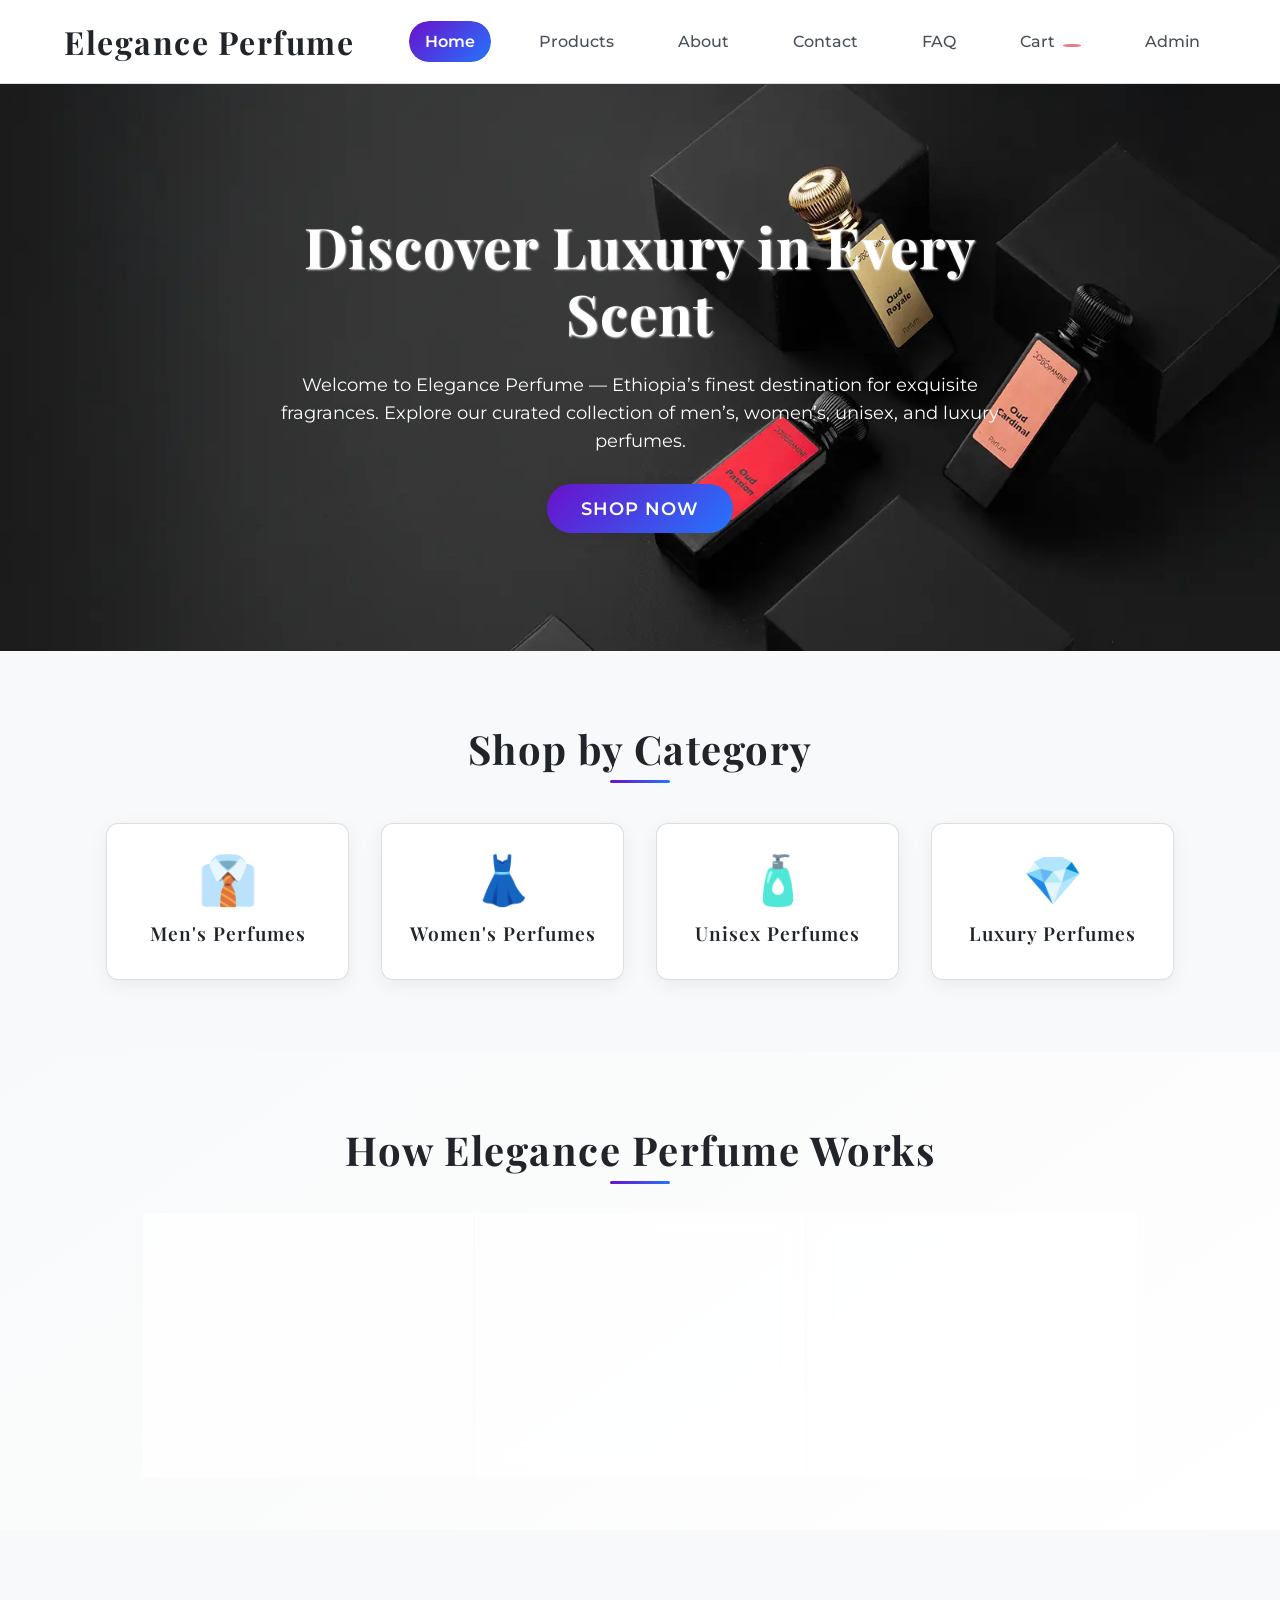
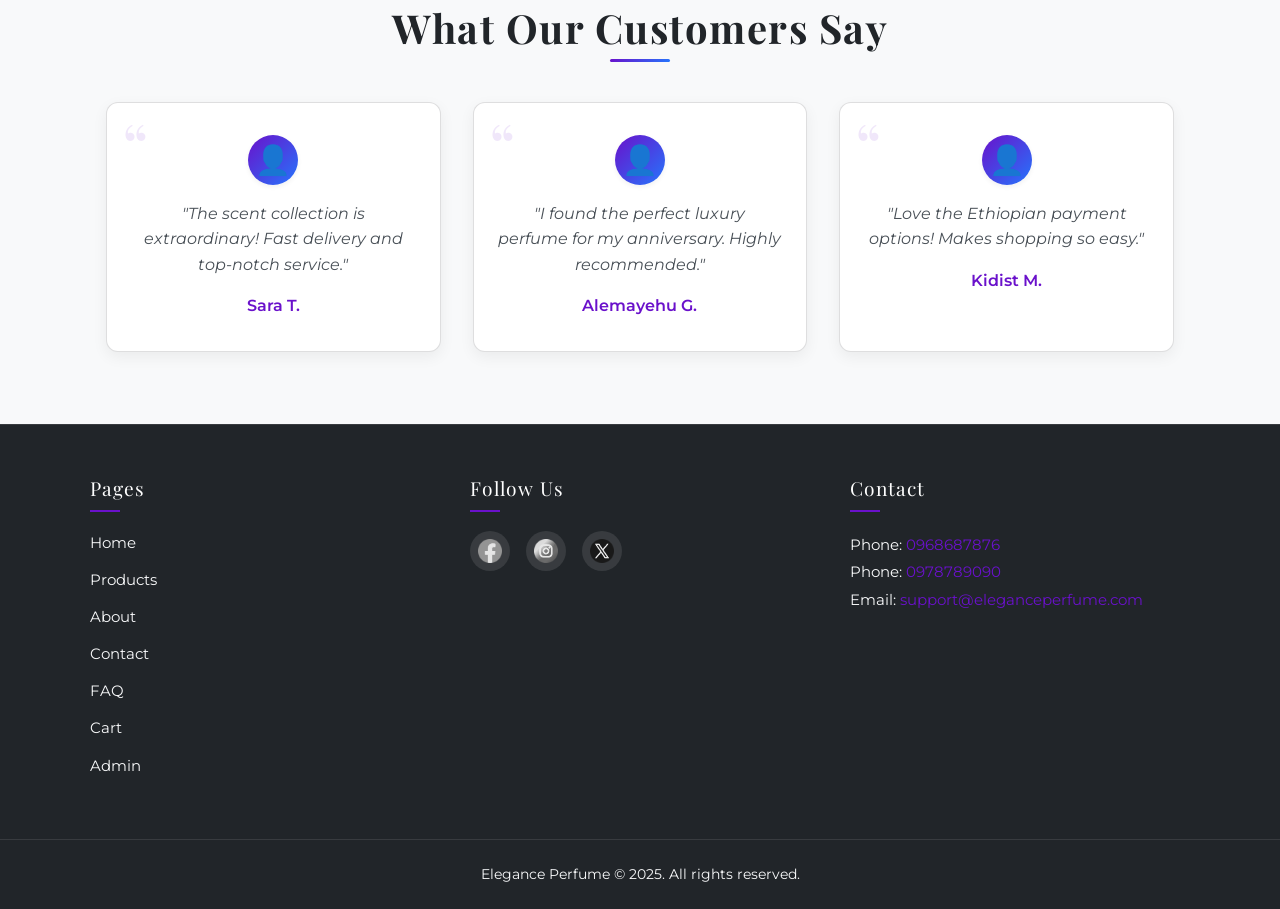
==== index.html @ 8239d66d "Add files via upload" ====
<!DOCTYPE html>
<html lang="en">
<head>
  <meta charset="UTF-8">
  <title>Elegance Perfume — Home</title>
  <meta name="viewport" content="width=device-width, initial-scale=1.0">
  <link rel="stylesheet" href="style.css">
</head>
<body>

<!-- Header/Navbar -->
<header>
  <nav class="navbar">
    <a href="index.html" class="logo">Elegance Perfume</a>
    <button class="menu-toggle" aria-label="Open menu" aria-expanded="false">
      <span class="menu-bar"></span>
      <span class="menu-bar"></span>
      <span class="menu-bar"></span>
    </button>
    <div class="nav-links">
      <a href="index.html" class="active">Home</a>
      <a href="products.html">Products</a>
      <a href="about.html">About</a>
      <a href="contact.html">Contact</a>
      <a href="faq.html">FAQ</a>
      <a href="cart.html">Cart <span class="cart-count"></span></a>
      <a href="admin.html">Admin</a> <!-- Added Admin Link -->
    </div>
  </nav>
</header>

<main>
  <!-- Hero Section -->
  <section class="hero" id="hero">
    <div class="hero-content">
      <h1>Discover Luxury in Every Scent</h1>
      <p>Welcome to Elegance Perfume — Ethiopia’s finest destination for exquisite fragrances. Explore our curated collection of men’s, women’s, unisex, and luxury perfumes.</p>
      <a href="products.html" class="hero-cta">Shop Now</a>
    </div>
  </section>

  <!-- Categories -->
  <section id="categories">
    <div class="container">
        <h2 class="section-title">Shop by Category</h2>
        <div class="categories">
          <div class="category-card">
            <a href="products.html#men-perfumes">
              <div class="category-icon">👔</div> <!-- Icon for Men's Perfumes -->
              <h3 class="category-title">Men's Perfumes</h3>
            </a>
          </div>
          <div class="category-card">
            <a href="products.html#women-perfumes">
              <div class="category-icon">👗</div> <!-- Icon for Women's Perfumes -->
              <h3 class="category-title">Women's Perfumes</h3>
            </a>
          </div>
          <div class="category-card">
            <a href="products.html#unisex-perfumes">
              <div class="category-icon">🧴</div> <!-- Icon for Unisex Perfumes -->
              <h3 class="category-title">Unisex Perfumes</h3>
            </a>
          </div>
          <div class="category-card">
            <a href="products.html#luxury-perfumes">
              <div class="category-icon">💎</div> <!-- Icon for Luxury Perfumes -->
              <h3 class="category-title">Luxury Perfumes</h3>
            </a>
          </div>
        </div>
    </div>
  </section>

  <!-- How it Works -->
  <section class="how-it-works" id="how">
    <div class="container">
        <h2 class="section-title">How Elegance Perfume Works</h2>
        <div class="how-steps">
          <div class="how-step">
            <div class="how-icon">🛒</div>
            <div class="how-title">Shop Online</div>
            <div class="how-desc">Browse our exclusive collections and order directly from our website.</div>
          </div>
          <div class="how-step">
            <div class="how-icon">🚚</div>
            <div class="how-title">Fast Delivery</div>
            <div class="how-desc">Enjoy quick and secure delivery to your doorstep across Ethiopia.</div>
          </div>
          <div class="how-step">
            <div class="how-icon">💳</div>
            <div class="how-title">Ethiopian Payments</div>
            <div class="how-desc">Pay easily using Telebirr, CBE Birr, or M-PESA Ethiopia.</div>
          </div>
        </div>
    </div>
  </section>

  <!-- Testimonials -->
  <section class="testimonials" id="testimonials">
    <div class="container">
        <h2 class="section-title">What Our Customers Say</h2>
        <div class="testimonial-list">
          <div class="testimonial-card">
            <div class="testimonial-icon"><span>👤</span></div>
            <div>"The scent collection is extraordinary! Fast delivery and top-notch service."</div>
            <div class="testimonial-name">Sara T.</div>
          </div>
          <div class="testimonial-card">
            <div class="testimonial-icon"><span>👤</span></div>
            <div>"I found the perfect luxury perfume for my anniversary. Highly recommended."</div>
            <div class="testimonial-name">Alemayehu G.</div>
          </div>
          <div class="testimonial-card">
            <div class="testimonial-icon"><span>👤</span></div>
            <div>"Love the Ethiopian payment options! Makes shopping so easy."</div>
            <div class="testimonial-name">Kidist M.</div>
          </div>
        </div>
    </div>
  </section>
</main>

<!-- Footer -->
<footer>
  <div class="footer-container">
    <div class="footer-section">
      <div class="footer-title">Pages</div>
      <div class="footer-links">
        <a href="index.html">Home</a>
        <a href="products.html">Products</a>
        <a href="about.html">About</a>
        <a href="contact.html">Contact</a>
        <a href="faq.html">FAQ</a>
        <a href="cart.html">Cart</a>
        <a href="admin.html">Admin</a>
      </div>
    </div>
    <div class="footer-section">
      <div class="footer-title">Follow Us</div>
      <div class="footer-socials">
        <a href="https://www.facebook.com/login" target="_blank" rel="noopener noreferrer" class="footer-social" title="Facebook">
          <img src="images/icons/facebook.png" alt="Facebook" class="social-icon">
        </a>
        <a href="https://www.instagram.com/accounts/login" target="_blank" rel="noopener noreferrer" class="footer-social" title="Instagram">
          <img src="images/icons/instagram.png" alt="Instagram" class="social-icon">
        </a>
        <a href="https://twitter.com/login" target="_blank" rel="noopener noreferrer" class="footer-social" title="Twitter">
          <img src="images/icons/twitter.png" alt="Twitter" class="social-icon">
        </a>
      </div>
    </div>
    <div class="footer-section">
      <div class="footer-title">Contact</div>
      <div class="footer-contact">
        Phone: <a href="tel:0968687876">0968687876</a><br>
        Phone: <a href="tel:0978789090">0978789090</a><br>
        Email: <a href="mailto:support@eleganceperfume.com">support@eleganceperfume.com</a>
        <!-- Corrected email -->
      </div>
    </div>
  </div>
  <div class="footer-bottom">
    Elegance Perfume © 2025. All rights reserved.
  </div>
</footer>

<script src="script.js"></script>
</body>
</html>
---- style.css ----
/* style.css — Elegance Perfume (Revamped Design - Bright Theme) */

/* FONT IMPORTS (Same as before) */
@import url('https://fonts.googleapis.com/css2?family=Playfair+Display:wght@600;700&family=Montserrat:wght@400;500;600&display=swap');

/* ROOT VARIABLES - New Bright Palette */
:root {
    --bg-light-primary: #FFFFFF;       /* White */
    --bg-light-secondary: #F8F9FA;   /* Very Light Gray/Off-white */
    --bg-accent-subtle: #F4F0FF;    /* Very Light Purple for subtle backgrounds */

    /* Accents - Keep vibrant but ensure contrast */
    --accent-primary: #6A11CB;       /* Rich Purple */
    --accent-secondary: #2575FC;     /* Bright Blue */
    --accent-highlight: #E87A90;     /* Warm Coral/Rose for prices/highlights */

    /* Text */
    --text-dark-primary: #212529;     /* Dark Gray for main text */
    --text-dark-secondary: #495057;   /* Medium-Dark Gray */
    --text-light-primary: #FFFFFF;    /* White text for on accent backgrounds */
    --text-accent: var(--accent-primary); /* Text in primary accent color */

    /* Borders & Shadows */
    --border-color: rgba(33, 37, 41, 0.15); /* Subtle dark border */
    --shadow-soft: rgba(0, 0, 0, 0.06);     /* Softer shadow for light theme */
    --shadow-medium: rgba(0, 0, 0, 0.1);    /* Slightly deeper shadow */

    /* Fonts & Transitions */
    --font-primary: 'Playfair Display', serif;
    --font-secondary: 'Montserrat', Arial, sans-serif;
    --transition-fast: all 0.2s ease-in-out;
    --transition-medium: all 0.3s ease-in-out;

    /* Gradients & Effects */
    --glossy-gradient-light: linear-gradient(145deg, var(--bg-light-secondary), var(--bg-light-primary)); /* Subtle light gradient */
    --accent-gradient: linear-gradient(135deg, var(--accent-primary), var(--accent-secondary)); /* Purple to Blue */
    --button-hover-glow: 0 0 12px rgba(106, 17, 203, 0.3); /* Purple glow */
}

/* RESET & BASE STYLES */
* {
    margin: 0;
    padding: 0;
    box-sizing: border-box;
}
html {
    scroll-behavior: smooth;
    font-size: 16px;
}
body {
    font-family: var(--font-secondary);
    background-color: var(--bg-light-primary); /* Light Background */
    color: var(--text-dark-primary);       /* Dark Text */
    font-size: 1rem;
    line-height: 1.6;
    min-height: 100vh;
    overflow-x: hidden;
    display: flex;
    flex-direction: column;
}
main {
    flex-grow: 1;
}
a {
    color: var(--accent-primary); /* Use primary accent for links */
    text-decoration: none;
    transition: var(--transition-fast);
}
a:hover {
    color: var(--accent-secondary); /* Use secondary accent for hover */
    text-decoration: underline;
}
ul {
    list-style: none;
}
img {
    max-width: 100%;
    height: auto;
    display: block;
    border-radius: 8px;
}
/* Focus styles */
a:focus-visible, button:focus-visible, input:focus-visible, select:focus-visible, textarea:focus-visible {
    outline: 2px solid var(--accent-secondary);
    outline-offset: 2px;
    box-shadow: 0 0 0 4px rgba(37, 117, 252, 0.2); /* Blue glow */
}

/* TYPOGRAPHY */
h1, h2, h3, .logo {
    font-family: var(--font-primary);
    font-weight: 700;
    letter-spacing: 1px;
    color: var(--text-dark-primary); /* Dark headings */
}
h1 { font-size: clamp(2.5rem, 6vw, 3.5rem); line-height: 1.2; }
h2 { font-size: clamp(1.8rem, 5vw, 2.5rem); line-height: 1.3; }
h3 { font-size: clamp(1.2rem, 4vw, 1.5rem); line-height: 1.4; }

.section-title {
    text-align: center;
    margin-bottom: 2.5rem;
    color: var(--text-dark-primary); /* Dark title */
    letter-spacing: 1.5px;
    position: relative;
    padding-bottom: 0.5rem;
}
.section-title::after { /* Underline uses accent gradient */
    content: '';
    position: absolute;
    bottom: 0;
    left: 50%;
    transform: translateX(-50%);
    width: 60px;
    height: 3px;
    background: var(--accent-gradient);
    border-radius: 2px;
}

/* CONTAINER */
.container {
    width: 90%;
    max-width: 1200px;
    margin: 0 auto;
    padding: 0 1rem;
}

/* HEADER & NAVIGATION */
header:not(.admin-header) {
    background-color: rgba(255, 255, 255, 0.9); /* Semi-transparent white */
    backdrop-filter: blur(10px);
    -webkit-backdrop-filter: blur(10px);
    border-bottom: 1px solid var(--border-color); /* Use light border */
    position: sticky;
    top: 0;
    z-index: 1000;
    transition: background-color 0.3s ease;
}

.navbar {
    display: flex;
    align-items: center;
    justify-content: space-between;
    padding: 1rem 0;
    position: relative;
    min-height: 70px;
    width: 90%;
    max-width: 1200px;
    margin: 0 auto;
}
.logo {
    color: var(--text-dark-primary); /* Dark logo */
    font-size: clamp(1.5rem, 4vw, 2rem);
    letter-spacing: 1.5px;
    font-weight: 700;
    text-shadow: none; /* Remove shadow */
}
.logo:hover {
    color: var(--accent-primary); /* Accent color on hover */
    text-decoration: none;
}
.nav-links {
    display: flex;
    gap: clamp(1rem, 3vw, 2rem);
    align-items: center;
}
.nav-links a {
    padding: 0.5rem 1rem;
    border-radius: 20px;
    transition: var(--transition-medium);
    font-weight: 500;
    color: var(--text-dark-secondary); /* Dark secondary text */
    position: relative;
    overflow: hidden;
    z-index: 1;
}
.nav-links a::before { /* Hover background effect uses accent */
    content: '';
    position: absolute;
    top: 0;
    left: 0;
    width: 100%;
    height: 100%;
    background: var(--accent-gradient);
    border-radius: 20px;
    transform: scaleX(0);
    transform-origin: left;
    transition: transform 0.3s ease;
    z-index: -1;
}
.nav-links a:hover::before,
.nav-links a.active::before {
    transform: scaleX(1);
}
.nav-links a:hover,
.nav-links a.active {
    color: var(--text-light-primary); /* Light text on accent background */
    text-decoration: none;
    font-weight: 600;
}
.nav-links .cart-count {
    background-color: var(--accent-highlight); /* Use highlight color */
    color: var(--text-light-primary); /* White text */
    border-radius: 50%;
    padding: 0.1em 0.4em;
    font-size: 0.8rem;
    margin-left: 4px;
    font-weight: 600;
    min-width: 18px;
    text-align: center;
    display: inline-block;
}
.nav-links .cart-count.has-items { animation: pulse 1s infinite alternate; }
@keyframes pulse {
    from { transform: scale(1); }
    to { transform: scale(1.1); }
}

/* MOBILE NAV */
.menu-toggle {
    display: none;
    flex-direction: column;
    gap: 5px;
    cursor: pointer;
    padding: 10px;
    z-index: 1002;
    background: none;
    border: none;
}
.menu-bar {
    width: 28px;
    height: 3px;
    background: var(--text-dark-primary); /* Dark bars */
    border-radius: 3px;
    transition: var(--transition-medium);
    transform-origin: center;
}
/* Animate hamburger to X */
.menu-toggle[aria-expanded="true"] .menu-bar:nth-child(1) { transform: translateY(8px) rotate(45deg); }
.menu-toggle[aria-expanded="true"] .menu-bar:nth-child(2) { opacity: 0; }
.menu-toggle[aria-expanded="true"] .menu-bar:nth-child(3) { transform: translateY(-8px) rotate(-45deg); }

/* HERO SECTION */
.hero {
    background: var(--glossy-gradient-light); /* Subtle light gradient */
    padding: clamp(4rem, 15vh, 8rem) 0;
    text-align: center;
    position: relative;
    overflow: hidden;
    min-height: 60vh;
    display: flex;
    align-items: center;
    justify-content: center;
}
.hero::before { /* Image with lighter opacity */
    content: '';
    position: absolute;
    top: 0; left: 0; right: 0; bottom: 0;
    background: url('images/home.jpg') no-repeat center center/cover;
    opacity: 1; /* Much lighter image */
    z-index: 1;
}
.hero::after { /* Optional subtle pattern overlay instead of dark gradient */
   /* content: ''; */
   /* position: absolute; top: 0; left: 0; right: 0; bottom: 0; */
   /* background: url('path/to/subtle-pattern.png') repeat; */
   /* opacity: 0.05; */
   /* z-index: 2; */
}
.hero-content {
    position: relative;
    z-index: 3;
    max-width: 750px;
    padding: 0 1rem;
    animation: fadeInHero 1s ease-out forwards;
}
@keyframes fadeInHero {
    from { opacity: 0; transform: translateY(20px); }
    to { opacity: 1; transform: translateY(0); }
}
.hero h1 {
    color: rgb(255, 255, 255); /* Dark heading */
    text-shadow: 1px 1px 2px rgb(245,245,245); /* Subtle shadow */
    margin-bottom: 1.5rem;
}
.hero p {
    margin-bottom: 2.5rem;
    color: rgb(255, 255, 255); /* Dark secondary text */
    font-size: 1.1rem;
    text-shadow: none;
}
.hero-cta { /* Button uses accent gradient */
    background: var(--accent-gradient);
    color: var(--text-light-primary); /* Light text on button */
    border: none;
    padding: 0.9rem 2.1rem;
    border-radius: 30px;
    font-size: 1.1rem;
    font-weight: 600;
    cursor: pointer;
    transition: var(--transition-medium);
    box-shadow: 0 4px 15px var(--shadow-soft); /* Softer shadow */
    text-transform: uppercase;
    letter-spacing: 1px;
}
.hero-cta:hover {
    transform: translateY(-3px) scale(1.05);
    box-shadow: var(--button-hover-glow);
}

/* GENERAL SECTION STYLING */
section {
    padding: clamp(3rem, 8vh, 5rem) 0;
}
section:nth-of-type(even):not(.products-section):not(.admin-section) {
     background-color: var(--bg-light-secondary); /* Use light secondary bg */
}

/* CATEGORIES */
.categories {
    display: grid;
    grid-template-columns: repeat(auto-fit, minmax(220px, 1fr));
    gap: 2rem;
    max-width: 1100px;
    margin: 0 auto;
    padding: 0 1rem;
}
.category-card {
    background: var(--bg-light-primary); /* White card */
    border-radius: 12px;
    box-shadow: 0 5px 20px var(--shadow-soft); /* Soft shadow */
    text-align: center;
    padding: 2rem 1rem;
    transition: var(--transition-medium);
    cursor: pointer;
    border: 1px solid var(--border-color); /* Light border */
    position: relative;
    overflow: hidden;
}
.category-card::before { /* Subtle glossy effect */
    content: '';
    position: absolute;
    top: -50%; left: -50%;
    width: 200%; height: 200%;
    background: radial-gradient(circle, rgba(106, 17, 203, 0.05) 0%, rgba(106, 17, 203, 0) 70%); /* Very subtle purple sheen */
    transform: rotate(30deg);
    opacity: 0;
    transition: opacity 0.4s ease;
}
.category-card:hover::before { opacity: 1; }
.category-card:hover {
    transform: translateY(-8px) scale(1.03);
    box-shadow: 0 8px 25px var(--shadow-medium); /* Slightly deeper shadow */
    border-color: var(--accent-primary); /* Accent border on hover */
}
.category-icon {
    font-size: 3rem;
    color: var(--accent-primary); /* Accent icon */
    margin-bottom: 1rem;
    line-height: 1;
}
.category-title {
    font-size: 1.2rem;
    font-weight: 600;
    margin-bottom: 0;
    color: var(--text-dark-primary); /* Dark title */
}
.category-card a:hover { text-decoration: none; }
.category-card a:focus-visible { outline-offset: 4px; }

/* HOW IT WORKS */
.how-it-works {
    background: var(--glossy-gradient-light); /* Use light gradient */
    color: var(--text-dark-primary); /* Dark text */
}
.how-steps {
    display: flex;
    gap: 2rem;
    justify-content: center;
    flex-wrap: wrap;
    margin-top: 2rem;
    max-width: 1000px;
    margin-left: auto; margin-right: auto;
    padding: 0 1rem;
}
.how-step {
    flex: 1;
    min-width: 240px;
    max-width: 300px;
    background: rgba(255, 255, 255, 0.7); /* Semi-transparent white */
    border: 1px solid var(--border-color);
    backdrop-filter: blur(5px);
    -webkit-backdrop-filter: blur(5px);
    border-radius: 12px;
    padding: 2rem 1.5rem;
    text-align: center;
    transition: var(--transition-medium);
    box-shadow: 0 4px 10px var(--shadow-soft);
}
.how-step:hover {
    background: rgba(255, 255, 255, 0.9);
    transform: translateY(-5px);
    box-shadow: 0 6px 20px var(--shadow-medium);
}
.how-icon {
    font-size: 2.5rem;
    color: var(--accent-secondary); /* Blue icon */
    margin-bottom: 1rem;
    line-height: 1;
}
.how-title {
    font-size: 1.2rem;
    font-weight: 600;
    margin-bottom: .5rem;
    color: var(--text-dark-primary); /* Dark title */
}
.how-desc {
    color: var(--text-dark-secondary); /* Dark secondary text */
    font-size: 0.95rem;
}

/* TESTIMONIALS */
.testimonials {
    background-color: var(--bg-light-secondary); /* Off-white background */
}
.testimonial-list {
    display: grid;
    grid-template-columns: repeat(auto-fit, minmax(280px, 1fr));
    gap: 2rem;
    max-width: 1100px;
    margin: 0 auto;
    padding: 0 1rem;
}
.testimonial-card {
    background: var(--bg-light-primary); /* White card */
    border-radius: 12px;
    box-shadow: 0 5px 15px var(--shadow-soft);
    padding: 2rem 1.5rem;
    text-align: center;
    border: 1px solid var(--border-color);
    position: relative;
}
.testimonial-card::before { /* Quote icon */
    content: '“';
    position: absolute;
    top: 10px; left: 15px;
    font-size: 4rem;
    color: rgba(106, 17, 203, 0.1); /* Subtle purple */
    font-family: var(--font-primary);
    line-height: 1;
}

.testimonial-icon span { /* Avatar placeholder */
    display: inline-flex;
    align-items: center;
    justify-content: center;
    width: 50px; height: 50px;
    background: var(--accent-gradient); /* Accent gradient bg */
    border-radius: 50%;
    font-size: 1.8rem;
    color: var(--text-light-primary); /* Light text */
    margin-bottom: 1rem;
    box-shadow: 0 2px 5px var(--shadow-soft);
}
.testimonial-card div:not(.testimonial-name):not(.testimonial-icon) { /* Quote text */
    color: var(--text-dark-secondary); /* Dark secondary text */
    font-style: italic;
    margin-bottom: 1rem;
}
.testimonial-name {
    margin-top: 1rem;
    font-weight: 600;
    color: var(--accent-primary); /* Accent name */
}

/* FOOTER */
/* Option 1: Keep Footer Dark (for contrast) */
footer:not(.admin-footer) {
     background: var(--text-dark-primary); /* Dark background */
     color: var(--bg-light-secondary); /* Light text */
     padding: 3rem 0 1.5rem 0;
     margin-top: auto;
     border-top: 1px solid rgba(255, 255, 255, 0.1); /* Light border on dark */
}
.footer-container {
    width: 90%; max-width: 1100px; margin: auto;
    display: grid;
    grid-template-columns: repeat(auto-fit, minmax(200px, 1fr));
    gap: 2.5rem;
    justify-content: space-between;
}
.footer-section { min-width: 180px; }
.footer-title {
    color: var(--text-light-primary); /* White title */
    font-family: var(--font-primary);
    font-size: 1.2rem;
    margin-bottom: 1.2rem;
    letter-spacing: 1px;
    position: relative;
    padding-bottom: 0.5rem;
}
.footer-title::after { /* Underline uses accent */
     content: ''; position: absolute; bottom: 0; left: 0;
     width: 30px; height: 2px; background: var(--accent-primary);
}
.footer-links a {
    color: var(--bg-light-secondary); /* Light links */
    display: block; margin-bottom: 0.8rem; font-size: 0.95rem;
    transition: var(--transition-fast);
}
.footer-links a:hover {
    color: var(--accent-highlight); /* Highlight color on hover */
    padding-left: 5px; text-decoration: none;
}
.footer-socials { display: flex; gap: 1rem; margin-top: 1rem; }
.footer-social img.social-icon {
    width: 24px; height: 24px; transition: var(--transition-fast);
    filter: brightness(1.5) contrast(0.8) saturate(0); /* Make icons white-ish */
}
.footer-social { /* Container for icon */
    display: inline-block; padding: 8px;
    background-color: rgba(255, 255, 255, 0.1); /* Light bg on dark */
    border-radius: 50%; line-height: 0; transition: var(--transition-fast);
}
.footer-social:hover {
    background-color: var(--accent-primary); /* Accent bg on hover */
}
.footer-social:hover img.social-icon {
    filter: brightness(1) contrast(1) saturate(1); /* Restore color */
    transform: scale(1.1);
}
.footer-contact { font-size: 0.95rem; margin-top: 1rem; line-height: 1.8; }
.footer-contact a { color: var(--accent-primary); } /* Accent links */
.footer-contact a:hover { color: var(--accent-highlight); }
.footer-bottom {
    text-align: center; margin-top: 3rem; padding-top: 1.5rem;
    font-size: 0.85rem; color: var(--bg-light-secondary); /* Light text */
    border-top: 1px solid rgba(255, 255, 255, 0.1); /* Fainter separator */
}
.footer-bottom a { color: var(--accent-primary); }

/* === GENERAL PAGE WRAPPERS === */
.page-wrapper {
    width: 90%; max-width: 1000px; margin: 3rem auto;
    background: var(--bg-light-primary); /* White background */
    border-radius: 12px;
    padding: clamp(1.5rem, 4vw, 3rem);
    box-shadow: 0 8px 30px var(--shadow-soft); /* Soft shadow */
    border: 1px solid var(--border-color);
}
.page-title {
    color: var(--text-dark-primary); /* Dark title */
    font-size: clamp(1.8rem, 5vw, 2.5rem);
    margin-bottom: 2rem;
    text-align: center;
    font-family: var(--font-primary);
}

/* ========== ABOUT PAGE ========== */
.about-section { /* Uses page-wrapper */ }
.about-desc {
    font-size: 1.1rem;
    color: var(--text-dark-secondary); /* Dark secondary text */
    margin-bottom: 2rem; line-height: 1.7; text-align: center;
}
.about-desc strong { color: var(--accent-primary); } /* Accent strong text */
.about-desc b { display: block; margin-top: 1.5rem; color: var(--accent-secondary); } /* Blue group project text */
.group-members {
    display: grid; grid-template-columns: repeat(auto-fit, minmax(200px, 1fr));
    gap: 1.5rem; justify-content: center; margin-top: 2.5rem;
}
.member-card {
    background: var(--bg-light-secondary); /* Light gray card */
    border-radius: 10px; padding: 1.5rem; text-align: center;
    box-shadow: 0 4px 10px var(--shadow-soft);
    border: 1px solid var(--border-color);
    transition: var(--transition-medium);
}
.member-card:hover { transform: translateY(-5px); box-shadow: 0 6px 15px var(--shadow-medium); }
.member-icon {
    width: 50px; height: 50px; background: var(--accent-gradient);
    border-radius: 50%; display: flex; align-items: center; justify-content: center;
    color: var(--text-light-primary); /* Light icon on gradient */
    font-size: 1.8rem; margin: 0 auto 1rem auto;
}
.member-name { font-weight: 600; color: var(--text-dark-primary); margin-bottom: .3rem; font-size: 1.1rem; }
.member-id { font-size: 0.9rem; color: var(--text-dark-secondary); }

/* ========== CONTACT PAGE ========== */
.contact-section { /* Uses page-wrapper */ }
.contact-details {
    display: flex; flex-direction: column; gap: 1.5rem;
    align-items: center; margin-bottom: 2.5rem; text-align: center;
}
.contact-item {
    display: flex; align-items: center; gap: 0.8rem;
    font-size: 1.1rem; color: var(--text-dark-secondary);
}
.contact-icon { color: var(--accent-primary); font-size: 1.6rem; }
.contact-item a { color: var(--accent-primary); }
.contact-item a:hover { color: var(--accent-secondary); }
.contact-socials { display: flex; gap: 1.5rem; justify-content: center; margin-top: 1.5rem; }
/* Contact socials use footer styling, but need light background */
.contact-socials .footer-social { background-color: var(--bg-light-secondary); }
.contact-socials .footer-social:hover { background-color: var(--accent-subtle); }
.contact-socials .footer-social img.social-icon { filter: none; } /* Show color icons */
.contact-socials .footer-social:hover img.social-icon { transform: scale(1.1); }


/* ========== CART PAGE ========== */
.cart-section { /* Uses page-wrapper */ }
.cart-title { /* Uses page-title */ }

.cart-table-container {
    overflow-x: auto; margin-bottom: 1.5rem;
    border: 1px solid var(--border-color);
    border-radius: 8px;
}
.cart-table { width: 100%; border-collapse: collapse; min-width: 600px; }
.cart-table th, .cart-table td {
    padding: 1rem; text-align: left; vertical-align: middle;
    border-bottom: 1px solid var(--border-color);
}
.cart-table th {
    background-color: var(--bg-light-secondary); /* Light gray header */
    color: var(--text-dark-secondary); /* Dark secondary text */
    font-weight: 600; font-size: 0.9rem; text-transform: uppercase; letter-spacing: 0.5px;
}
.cart-table td { color: var(--text-dark-secondary); }
.cart-table td[data-label="Image"] { width: 80px; }
.cart-table td img.cart-product-img {
    width: 60px; height: 60px; object-fit: cover; border-radius: 6px;
    border: 1px solid var(--border-color);
}
.cart-table td[data-label="Name"] { color: var(--text-dark-primary); font-weight: 500; }
.cart-table td[data-label="Price"], .cart-table td[data-label="Subtotal"] { color: var(--accent-highlight); font-weight: 600; } /* Highlight color */
.cart-table td[data-label="Qty"] { width: 100px; text-align: center; }
.cart-table td[data-label="Action"] { width: 120px; text-align: center; }

.cart-qty-input {
    width: 55px; padding: 0.4rem; border: 1px solid var(--border-color);
    border-radius: 6px; text-align: center; font-size: 1rem;
    background-color: var(--bg-light-primary); /* White background */
    color: var(--text-dark-primary); /* Dark text */
    appearance: textfield;
}
.cart-qty-input::-webkit-inner-spin-button,
.cart-qty-input::-webkit-outer-spin-button { -webkit-appearance: none; margin: 0; }

.cart-remove-btn { /* Subtle remove button */
    border: 1px solid #dc3545; /* Red border */
    background-color: transparent;
    color: #dc3545; /* Red text */
    padding: 0.5rem 1rem; border-radius: 6px; font-size: 0.9rem;
    font-weight: 500; cursor: pointer; transition: var(--transition-fast);
}
.cart-remove-btn:hover { background-color: #dc3545; color: white; }

.cart-summary { text-align: right; font-size: 1.3rem; margin-top: 2rem; color: var(--text-dark-primary); font-weight: 600; }
.cart-empty {
    text-align: center; color: var(--text-dark-secondary); font-size: 1.1rem;
    margin: 3rem 0; padding: 2rem; background-color: var(--bg-light-secondary);
    border-radius: 8px; border: 1px dashed var(--border-color);
}
.cart-actions { display: flex; justify-content: space-between; align-items: center; gap: 1.5rem; margin-top: 2rem; flex-wrap: wrap; }
/* General button style (outline) */
.cart-action-btn {
    background: transparent; color: var(--accent-primary);
    border: 1px solid var(--accent-primary);
    padding: 0.8rem 1.8rem; border-radius: 24px; font-size: 1rem;
    font-weight: 600; cursor: pointer; transition: var(--transition-medium);
    text-transform: uppercase; letter-spacing: 0.5px;
}
.cart-action-btn:hover { background-color: var(--accent-primary); color: var(--text-light-primary); box-shadow: var(--button-hover-glow); }
/* Checkout button uses accent gradient */
.checkout-btn { background: var(--accent-gradient); color: var(--text-light-primary); border: none; }
.checkout-btn:hover { background: var(--accent-gradient); transform: scale(1.05); box-shadow: var(--button-hover-glow); }
/* Clear button uses secondary style */
.clear-cart-btn { color: var(--text-dark-secondary); border-color: var(--text-dark-secondary); }
.clear-cart-btn:hover { background-color: var(--text-dark-secondary); color: var(--text-light-primary); box-shadow: none; }


/* ========== PRODUCTS PAGE ========== */
.products-section { padding: clamp(2rem, 6vh, 4rem) 0; width: 90%; max-width: 1200px; margin: 0 auto; }
.products-section .section-title { margin-bottom: 2.5rem; text-align: left; padding-bottom: 0.8rem; }
.products-section .section-title::after { left: 0; transform: translateX(0); width: 50px; }
.products-grid { display: grid; grid-template-columns: repeat(auto-fill, minmax(250px, 1fr)); gap: 2rem; }
.product-card {
    background: var(--bg-light-primary); /* White card */
    border-radius: 10px; box-shadow: 0 4px 15px var(--shadow-soft);
    display: flex; flex-direction: column; overflow: hidden;
    transition: var(--transition-medium); border: 1px solid var(--border-color);
}
.product-card:hover { transform: translateY(-8px); box-shadow: 0 8px 25px var(--shadow-medium); border-color: var(--accent-primary); }
.product-image-wrapper { position: relative; overflow: hidden; aspect-ratio: 1 / 1; background-color: var(--bg-light-secondary); }
.product-img { width: 100%; height: 100%; object-fit: cover; transition: transform 0.4s ease; }
.product-card:hover .product-img { transform: scale(1.1); }
.stock-label { /* Style remains similar */ position: absolute; top: 10px; right: 10px; background-color: rgba(255, 0, 0, 0.8); color: white; padding: 0.3em 0.6em; border-radius: 4px; font-size: 0.8rem; font-weight: 600; }
.product-info { padding: 1.2rem; text-align: center; flex-grow: 1; display: flex; flex-direction: column; justify-content: space-between; }
.product-name { font-weight: 600; font-size: 1.1rem; margin-bottom: 0.5rem; color: var(--text-dark-primary); font-family: var(--font-secondary); min-height: 2.6em; }
.product-price { color: var(--accent-highlight); font-weight: 700; font-size: 1.2rem; margin-bottom: 1rem; } /* Highlight color */
.product-add-btn {
    background: var(--accent-gradient); color: var(--text-light-primary); /* Light text */
    border: none; padding: 0.7rem 1.5rem; border-radius: 20px; font-size: 0.95rem;
    font-weight: 600; cursor: pointer; transition: var(--transition-medium);
    width: 100%; margin-top: auto; text-transform: uppercase; letter-spacing: 0.5px;
}
.product-add-btn:hover:not(:disabled) { transform: scale(1.05); box-shadow: var(--button-hover-glow); }
.product-add-btn:disabled { background: #ced4da; color: #6c757d; cursor: not-allowed; box-shadow: none; transform: none; } /* Light disabled state */
.no-products { color: var(--text-dark-secondary); grid-column: 1 / -1; text-align: center; padding: 2rem; }

/* ========== PAYMENT PAGE ========== */
.payment-section { /* Uses page-wrapper */ }
.payment-title { /* Uses page-title */ }
.payment-methods { display: flex; gap: 1.5rem; flex-wrap: wrap; justify-content: center; margin-bottom: 2.5rem; }
.payment-method {
    background: var(--bg-light-primary); border: 1px solid var(--border-color);
    border-radius: 10px; padding: 1.5rem 2rem; min-width: 180px;
    text-align: center; cursor: pointer; transition: var(--transition-medium);
    font-weight: 600; color: var(--text-dark-secondary); position: relative;
    box-shadow: 0 2px 5px var(--shadow-soft);
}
.payment-method.selected { border-color: var(--accent-primary); color: var(--accent-primary); box-shadow: 0 0 15px var(--shadow-soft), 0 0 0 2px var(--accent-primary); } /* Add border highlight */
.payment-method.selected::after { content: '✔'; position: absolute; top: 10px; right: 10px; color: var(--accent-primary); font-size: 1.1rem; }
.payment-method:hover:not(.selected) { border-color: var(--accent-secondary); color: var(--accent-secondary); box-shadow: 0 4px 10px var(--shadow-soft); }
.payment-forms { max-width: 450px; margin: 0 auto; }
.payment-form {
    display: none; margin-top: 1.5rem; padding: 1.5rem;
    background-color: var(--bg-light-secondary); /* Light gray form bg */
    border-radius: 8px; border: 1px solid var(--border-color);
    animation: fadeFormIn 0.5s ease forwards;
}
.payment-form.active { display: block; }
@keyframes fadeFormIn { from { opacity: 0; transform: translateY(10px); } to { opacity: 1; transform: translateY(0); } }
.payment-form h3 { color: var(--accent-primary); margin-bottom: 1.5rem; font-size: 1.3rem; }
.payment-form label { display: block; margin-bottom: .6rem; color: var(--text-dark-secondary); font-size: 0.95rem; font-weight: 500; }
.payment-form input[type="text"], .payment-form input[type="tel"], .payment-form input[type="email"] {
    width: 100%; padding: 0.8rem 1rem; margin-bottom: 1.3rem;
    border: 1px solid var(--border-color); border-radius: 6px; font-size: 1rem;
    background-color: var(--bg-light-primary); /* White input */
    color: var(--text-dark-primary); transition: var(--transition-fast);
}
.payment-form input:focus { border-color: var(--accent-primary); box-shadow: 0 0 0 3px rgba(106, 17, 203, 0.15); }
.payment-form input.invalid { border-color: #dc3545; box-shadow: 0 0 0 3px rgba(220, 53, 69, 0.15); }
.payment-form .pay-btn { /* Accent gradient button */
    background: var(--accent-gradient); color: var(--text-light-primary);
    border: none; padding: 0.9rem 2rem; border-radius: 20px; font-size: 1.1rem;
    font-weight: 600; cursor: pointer; transition: var(--transition-medium);
    width: 100%; margin-top: 1rem; text-transform: uppercase; letter-spacing: 1px;
}
.payment-form .pay-btn:hover { transform: scale(1.03); box-shadow: var(--button-hover-glow); }

/* ========== CONFIRMATION PAGE ========== */
.confirm-section { /* Uses page-wrapper */ text-align: center; } /* Center align content */
.confirm-icon { font-size: 4rem; color: #198754; margin-bottom: 1rem; line-height: 1; } /* Green success */
.confirm-title { /* Uses page-title */ color: #198754; } /* Green success title */
.confirm-summary { color: var(--text-dark-secondary); font-size: 1.05rem; margin-bottom: 1.5rem; line-height: 1.7; }
.confirm-summary p { margin-bottom: 1rem; }
.order-details {
    background-color: var(--bg-light-secondary); /* Light gray details box */
    padding: 1.5rem; border-radius: 8px; margin: 2rem auto; /* Center box */
    border: 1px solid var(--border-color); text-align: left; max-width: 500px; /* Limit width */
}
.order-details h4 { color: var(--accent-primary); margin-bottom: 1rem; font-size: 1.2rem; }
.order-details p { margin-bottom: 0.7rem; font-size: 1rem; }
.order-details strong { color: var(--text-dark-primary); }
.confirm-item-list { padding-left: 0; margin-top: 0.5rem; }
.confirm-item-list li { display: flex; justify-content: space-between; padding: 0.6rem 0; border-bottom: 1px solid var(--border-color); font-size: 0.95rem; }
.confirm-item-list li:last-child { border-bottom: none; }
.confirm-item-name { color: var(--text-dark-primary); }
.confirm-item-subtotal { color: var(--accent-highlight); font-weight: 500; } /* Highlight color */
.confirm-actions { margin-top: 2rem; display: flex; gap: 1.5rem; justify-content: center; flex-wrap: wrap; }
.confirm-btn { /* Outline button style */
    background: transparent; color: var(--accent-primary);
    border: 1px solid var(--accent-primary);
    padding: 0.8rem 1.8rem; border-radius: 24px; font-size: 1rem;
    font-weight: 600; cursor: pointer; transition: var(--transition-medium);
    text-transform: uppercase; letter-spacing: 0.5px;
}
.confirm-btn:hover { background-color: var(--accent-primary); color: var(--text-light-primary); box-shadow: var(--button-hover-glow); }
/* Highlight "Return Home" button */
.confirm-btn[data-href="index.html"] { background: var(--accent-gradient); color: var(--text-light-primary); border: none; }
.confirm-btn[data-href="index.html"]:hover { background: var(--accent-gradient); }

/* ========== FAQ PAGE ========== */
.faq-section { /* Uses page-wrapper */ max-width: 800px; }
.faq-list { margin-top: 2rem; border-top: 1px solid var(--border-color); }
.faq-item { border-bottom: 1px solid var(--border-color); padding: 1.5rem 0; }
.faq-question { /* Button styling */
    font-weight: 600; color: var(--text-dark-primary); cursor: pointer;
    font-size: 1.15rem; display: flex; justify-content: space-between;
    align-items: center; transition: color 0.2s ease; width: 100%;
    background: none; border: none; text-align: left; padding: 0;
    font-family: inherit; /* Inherit body font */
}
.faq-question:hover { color: var(--accent-primary); }
.faq-icon { font-size: 1.2rem; margin-left: 1rem; transition: transform 0.3s cubic-bezier(0.25, 0.1, 0.25, 1); color: var(--accent-primary); flex-shrink: 0; }
.faq-answer { color: var(--text-dark-secondary); font-size: 1rem; margin-top: 1rem; overflow: hidden; max-height: 0; transition: max-height 0.4s ease-out, padding-top 0.4s ease-out, opacity 0.3s ease-out; padding-top: 0; opacity: 0; }
.faq-item.active .faq-question { color: var(--accent-primary); }
.faq-item.active .faq-answer { padding-top: 0.5rem; opacity: 1; display: block; } /* Ensure display block */
.faq-item.active .faq-icon { transform: rotate(90deg); }

/* ========== ADMIN PAGE STYLES ========== */
/* Option: Keep Admin Dark for distinction, or make light */

/* Option A: Keep Admin Header Dark */
.admin-header {
    background-color: var(--text-dark-primary); /* Dark Header */
    padding: 1rem 0;
    border-bottom: 2px solid var(--accent-primary); /* Accent border */
}
.admin-header .logo { color: var(--text-light-primary); } /* Light logo */
.admin-header-container { /* Same layout */ width: 90%; max-width: 1300px; margin: 0 auto; display: flex; align-items: center; justify-content: space-between; flex-wrap: wrap; gap: 1rem; }
.admin-title-badge { background-color: var(--accent-highlight); color: var(--text-dark-primary); padding: 0.3rem 0.8rem; border-radius: 4px; font-size: 0.9rem; font-weight: 600; margin-left: 1rem; }
.admin-nav { display: flex; gap: 1.5rem; }
.admin-nav-link { color: var(--bg-light-secondary); font-weight: 500; padding: 0.3rem 0; border-bottom: 2px solid transparent; transition: var(--transition-fast); }
.admin-nav-link:hover, .admin-nav-link.active { color: var(--accent-highlight); border-bottom-color: var(--accent-highlight); text-decoration: none; }

/* Admin Main Content Light */
.admin-main-content { width: 90%; max-width: 1300px; margin: 2rem auto; display: grid; grid-template-columns: 1fr; gap: 2.5rem; }
@media (min-width: 992px) { .admin-main-content { grid-template-columns: 350px 1fr; } }
.admin-section {
    background-color: var(--bg-light-secondary); /* Light Gray sections */
    padding: 2rem; border-radius: 8px; border: 1px solid var(--border-color);
    box-shadow: 0 5px 15px var(--shadow-soft);
}
.admin-section-title { font-size: 1.6rem; color: var(--accent-primary); margin-bottom: 1.5rem; padding-bottom: 0.5rem; border-bottom: 1px solid var(--border-color); }
.admin-section-title::after { display: none; }

/* Admin Form Light */
.admin-form .form-group { margin-bottom: 1.5rem; }
.admin-form label { display: block; color: var(--text-dark-secondary); margin-bottom: 0.5rem; font-size: 0.9rem; font-weight: 500; }
.admin-form input[type="text"], .admin-form input[type="number"], .admin-form select {
    width: 100%; padding: 0.8rem 1rem; border: 1px solid var(--border-color);
    border-radius: 6px; font-size: 1rem; background-color: var(--bg-light-primary); /* White input */
    color: var(--text-dark-primary); transition: var(--transition-fast);
}
.admin-form input:focus, .admin-form select:focus { border-color: var(--accent-primary); box-shadow: 0 0 0 3px rgba(106, 17, 203, 0.15); }
.admin-form select { appearance: none; background-image: url('data:image/svg+xml;charset=US-ASCII,%3Csvg%20xmlns%3D%22http%3A%2F%2Fwww.w3.org%2F2000%2Fsvg%22%20width%3D%22292.4%22%20height%3D%22292.4%22%3E%3Cpath%20fill%3D%22%236A11CB%22%20d%3D%22M287%2069.4a17.6%2017.6%200%200%200-13-5.4H18.4c-5%200-9.3%201.8-12.9%205.4A17.6%2017.6%200%200%200%200%2082.2c0%205%201.8%209.3%205.4%2012.9l128%20127.9c3.6%203.6%207.8%205.4%2012.8%205.4s9.2-1.8%2012.8-5.4L287%2095c3.5-3.5%205.4-7.8%205.4-12.8%200-5-1.9-9.2-5.5-12.8z%22%2F%3E%3C%2Fsvg%3E'); background-repeat: no-repeat; background-position: right 1rem center; background-size: 0.8em auto; padding-right: 2.5rem; }
.admin-form small { display: block; font-size: 0.85rem; color: var(--text-dark-secondary); margin-top: 0.5rem; }
.admin-button.add-button {
    width: 100%; padding: 0.9rem; background: var(--accent-gradient);
    color: var(--text-light-primary); /* Light text */
    border: none; border-radius: 6px; font-size: 1.1rem; font-weight: 600;
    cursor: pointer; transition: var(--transition-medium);
    text-transform: uppercase; letter-spacing: 1px;
}
.admin-button.add-button:hover { box-shadow: var(--button-hover-glow); }

/* Admin Table Light */
.admin-table-container { overflow-x: auto; border: 1px solid var(--border-color); border-radius: 8px; }
.admin-product-table { width: 100%; border-collapse: collapse; min-width: 800px; }
.admin-product-table th, .admin-product-table td { padding: 0.8rem 1rem; text-align: left; vertical-align: middle; border-bottom: 1px solid var(--border-color); font-size: 0.95rem; }
.admin-product-table th { background-color: var(--bg-accent-subtle); /* Very light purple header */ color: var(--text-dark-secondary); font-weight: 600; white-space: nowrap; }
.admin-product-table td { color: var(--text-dark-secondary); }
.admin-product-table td[data-label="Name"] { color: var(--text-dark-primary); font-weight: 500; }
.admin-product-table td[data-label="Price"] { color: var(--accent-highlight); } /* Highlight color */
.admin-product-table td[data-label="Image Path"] { font-family: monospace; font-size: 0.85rem; }
.admin-product-table td[data-label="Actions"] { text-align: right; white-space: nowrap; }

.admin-delete-btn, .admin-edit-btn { border: none; padding: 0.4rem 0.8rem; border-radius: 5px; font-size: 0.85rem; font-weight: 500; cursor: pointer; transition: var(--transition-fast); margin-left: 0.5rem; }
.admin-delete-btn { background-color: rgba(220, 53, 69, 0.1); color: #dc3545; } /* Light red */
.admin-delete-btn:hover { background-color: #dc3545; color: white; }
.admin-edit-btn { background-color: rgba(37, 117, 252, 0.1); color: #2575FC; } /* Light blue */
.admin-edit-btn:hover { background-color: #2575FC; color: white; }

/* Admin Footer Light */
.admin-footer { text-align: center; padding: 1.5rem 0; margin-top: 2rem; color: var(--text-dark-secondary); font-size: 0.9rem; border-top: 1px solid var(--border-color); }

/* ========== TOAST NOTIFICATION ========== */
.toast-notification {
    position: fixed; bottom: 20px; left: 50%;
    transform: translateX(-50%) translateY(150%);
    background: var(--accent-gradient); /* Use accent gradient */
    color: var(--text-light-primary); /* Light text */
    padding: 0.8rem 1.5rem; border-radius: 25px;
    box-shadow: 0 4px 15px var(--shadow-medium); /* Use medium shadow */
    font-size: 0.95rem; font-weight: 600; z-index: 2000;
    opacity: 0; transition: transform 0.4s cubic-bezier(0.25, 0.1, 0.25, 1), opacity 0.4s ease;
    white-space: nowrap;
}
.toast-notification.show { transform: translateX(-50%) translateY(0); opacity: 1; }

/* ========== RESPONSIVE DESIGN (Adjustments for Light Theme) ========== */

/* Medium screens */
@media (max-width: 992px) {
    .container, .navbar, .footer-container, .admin-header-container, .admin-main-content, .products-section { width: 95%; }
    .admin-main-content { grid-template-columns: 1fr; }
    .hero h1 { font-size: clamp(2.2rem, 5.5vw, 3rem); }
    .hero p { font-size: 1rem; }
}

/* Small screens */
@media (max-width: 768px) {
    html { font-size: 15px; }
    .navbar { padding: 0.8rem 0; min-height: 60px; }
    .menu-toggle { display: flex; }
    .nav-links {
        position: absolute; top: 100%; right: 0;
        background: var(--bg-light-primary); /* Light background for dropdown */
        flex-direction: column; width: 250px; max-width: 80vw;
        box-shadow: -5px 5px 15px var(--shadow-medium); /* Use medium shadow */
        border-radius: 0 0 0 10px;
        transform: translateX(100%); opacity: 0; pointer-events: none;
        transition: transform 0.3s ease-out, opacity 0.3s ease-out;
        padding: 1rem 0; border-top: 1px solid var(--border-color);
    }
    .nav-links.open { transform: translateX(0%); opacity: 1; pointer-events: auto; }
    .nav-links a { padding: 0.8rem 1.5rem; width: 100%; border-radius: 0; text-align: left; color: var(--text-dark-primary); } /* Dark links */
    .nav-links a::before { display: none; }
    .nav-links a:hover, .nav-links a.active { background-color: var(--bg-accent-subtle); color: var(--accent-primary); } /* Light purple hover */

    .footer-container { grid-template-columns: 1fr; text-align: center; }
    /* If using dark footer, styles are okay. If light footer, adjust text/link colors */
    .footer-title::after { left: 50%; transform: translateX(-50%); }
    .footer-socials { justify-content: center; }

    .cart-actions { flex-direction: column; align-items: stretch; }
    .cart-actions .cart-action-btn { width: 100%; text-align: center; }
    .payment-methods { gap: 1rem; }
    .payment-method { min-width: 150px; padding: 1rem 1.5rem; }
    .confirm-actions { flex-direction: column; }
    .confirm-actions .confirm-btn { width: 100%; text-align: center; }
}

/* Extra Small screens */
@media (max-width: 576px) {
    html { font-size: 14px; }
    .container, .navbar, .footer-container, .admin-header-container, .admin-main-content, .products-section { width: 95%; padding-left: 15px; padding-right: 15px; }
    .hero { padding: 3rem 0; min-height: 50vh; }
    .hero h1 { font-size: 2rem; }
    .hero p { font-size: 0.95rem; }
    section { padding: 2.5rem 0; }
    .section-title { margin-bottom: 2rem; }
    .categories, .how-steps, .testimonial-list, .products-grid { gap: 1.5rem; }
    .page-wrapper, .admin-section { padding: 1.5rem; }
    .group-members { grid-template-columns: 1fr; }
    .cart-table th, .cart-table td, .admin-product-table th, .admin-product-table td { padding: 0.6rem 0.8rem; font-size: 0.9rem; }
    .cart-qty-input { width: 45px; padding: 0.3rem; }
    .cart-remove-btn { padding: 0.4rem 0.8rem; font-size: 0.85rem; }
    .admin-product-table { min-width: 600px; }
    .toast-notification { width: 90%; bottom: 10px; text-align: center; }
}
/* ========== LOGIN PAGE STYLES ========== */

.login-page-body {
    background-color: var(--bg-light-secondary); /* Light background for login page */
    display: flex;
    justify-content: center;
    align-items: center;
    min-height: 100vh; /* Ensure it takes full viewport height */
    padding: 2rem; /* Add padding for smaller screens */
}

.login-container {
    background-color: var(--bg-light-primary); /* White container */
    padding: clamp(2rem, 5vw, 3rem); /* Responsive padding */
    border-radius: 12px;
    box-shadow: 0 10px 30px var(--shadow-medium); /* Medium shadow */
    border: 1px solid var(--border-color);
    width: 100%;
    max-width: 400px; /* Limit width */
    text-align: center;
}

.login-logo {
    margin-bottom: 1.5rem;
}
.login-logo .logo {
    font-size: 1.8rem;
    display: block; /* Make logo block level */
    margin-bottom: 0.3rem;
    text-decoration: none;
}
.login-logo span {
    font-size: 0.9rem;
    color: var(--text-dark-secondary);
    text-transform: uppercase;
    letter-spacing: 1px;
}

.login-title {
    font-size: 1.8rem;
    margin-bottom: 2rem;
    color: var(--text-dark-primary);
    font-family: var(--font-primary);
}

.login-form .form-group {
    margin-bottom: 1.5rem;
    text-align: left; /* Align labels left */
}

.login-form label {
    display: block;
    color: var(--text-dark-secondary);
    margin-bottom: 0.5rem;
    font-size: 0.95rem;
    font-weight: 500;
}

.login-form input[type="text"],
.login-form input[type="password"] {
    width: 100%;
    padding: 0.8rem 1rem;
    border: 1px solid var(--border-color);
    border-radius: 6px;
    font-size: 1rem;
    background-color: var(--bg-light-primary);
    color: var(--text-dark-primary);
    transition: var(--transition-fast);
}

.login-form input:focus {
    border-color: var(--accent-primary);
    box-shadow: 0 0 0 3px rgba(106, 17, 203, 0.15);
}

.error-message {
    background-color: rgba(220, 53, 69, 0.1); /* Light red background */
    color: #dc3545; /* Red text */
    padding: 0.8rem;
    border-radius: 6px;
    margin-bottom: 1.5rem;
    font-size: 0.9rem;
    text-align: center;
    border: 1px solid rgba(220, 53, 69, 0.3);
}

.login-button {
    width: 100%;
    padding: 0.9rem;
    background: var(--accent-gradient);
    color: var(--text-light-primary);
    border: none;
    border-radius: 6px;
    font-size: 1.1rem;
    font-weight: 600;
    cursor: pointer;
    transition: var(--transition-medium);
    text-transform: uppercase;
    letter-spacing: 1px;
}

.login-button:hover {
    box-shadow: var(--button-hover-glow);
}

.login-note {
    margin-top: 1.5rem;
    font-size: 0.85rem;
    color: var(--text-dark-secondary);
}

/* Adjust Admin Page Logout Button */
.admin-header-container {
    position: relative; /* Needed for absolute positioning of logout */
}
#logout-button {
    background-color: #dc3545; /* Red */
    color: white;
    border: none;
    padding: 0.5rem 1rem;
    border-radius: 5px;
    font-size: 0.9rem;
    font-weight: 500;
    cursor: pointer;
    transition: var(--transition-fast);
    margin-left: auto; /* Push to the right */
}

#logout-button:hover {
    background-color: #bb2d3b; /* Darker red */
}

/* Adjust nav link spacing if logout button is present */
.admin-nav {
   /* margin-right: 1rem; */ /* Add some space if needed */
}
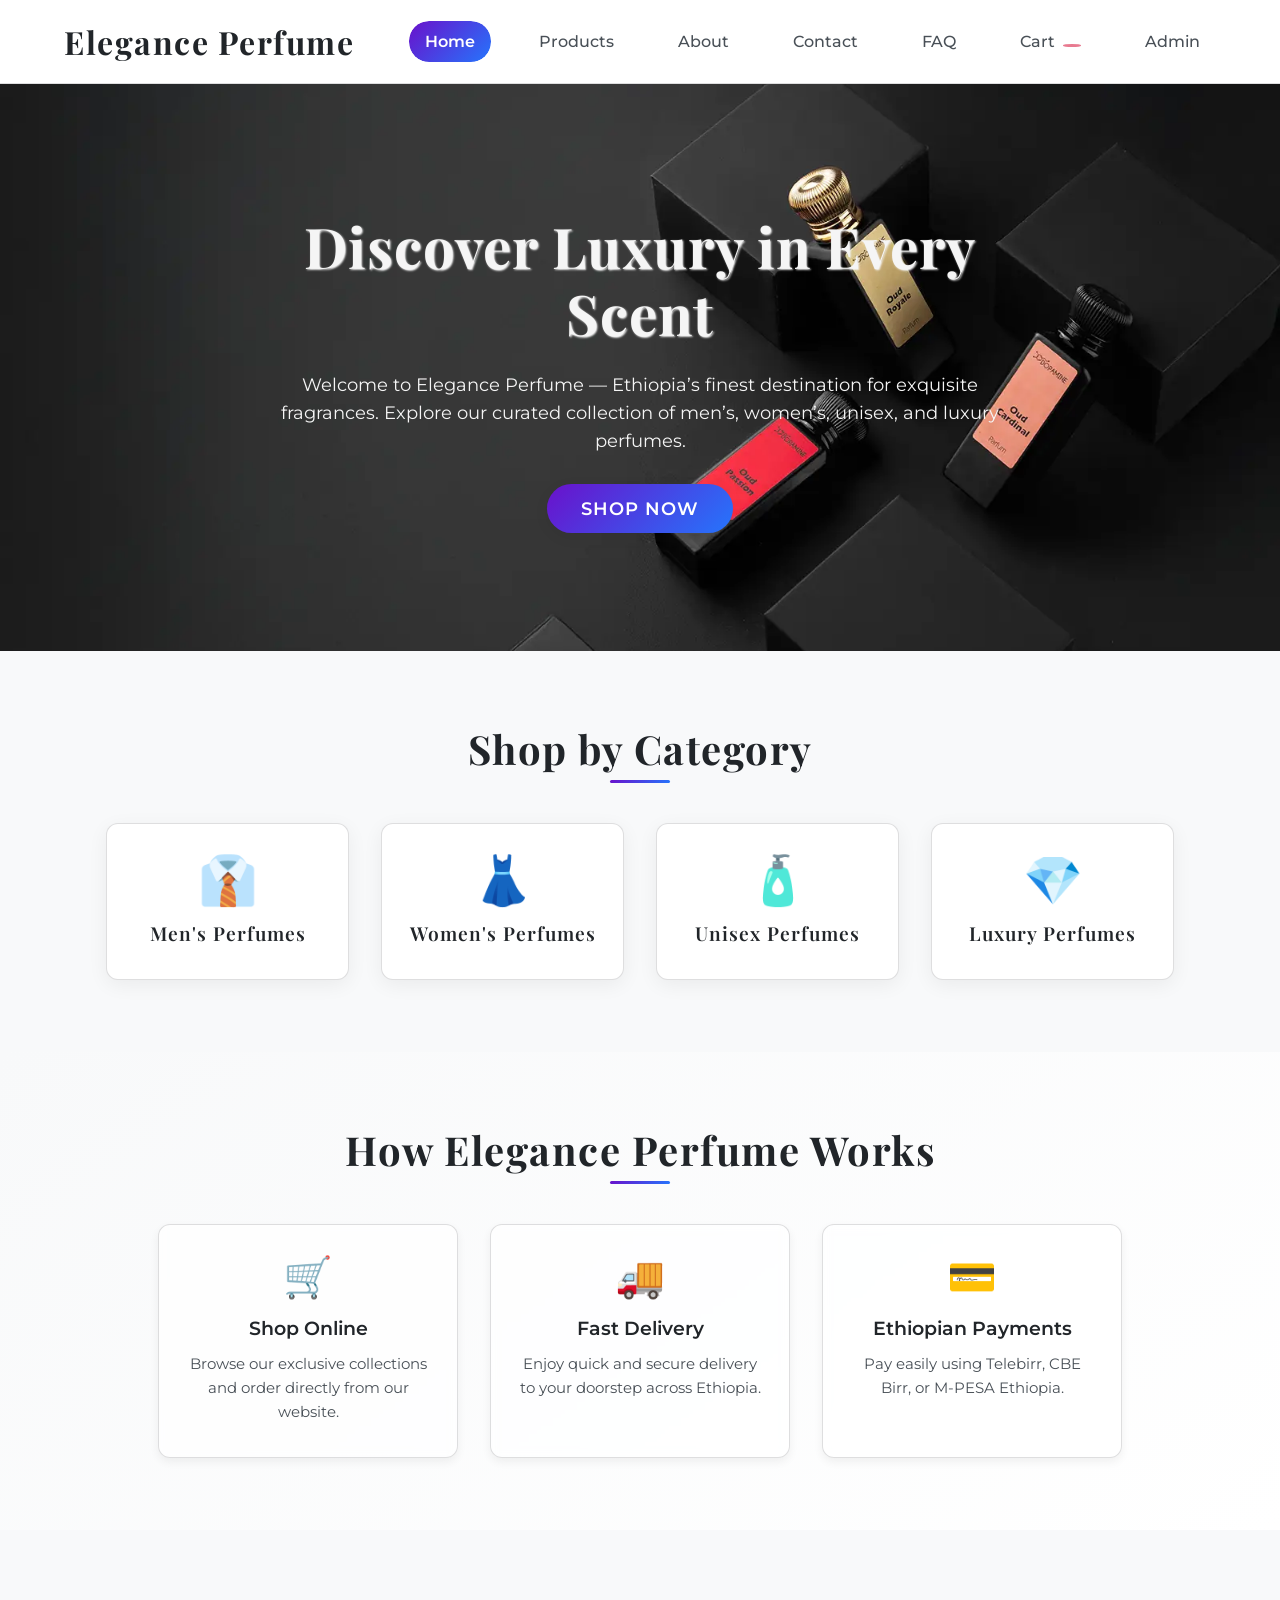
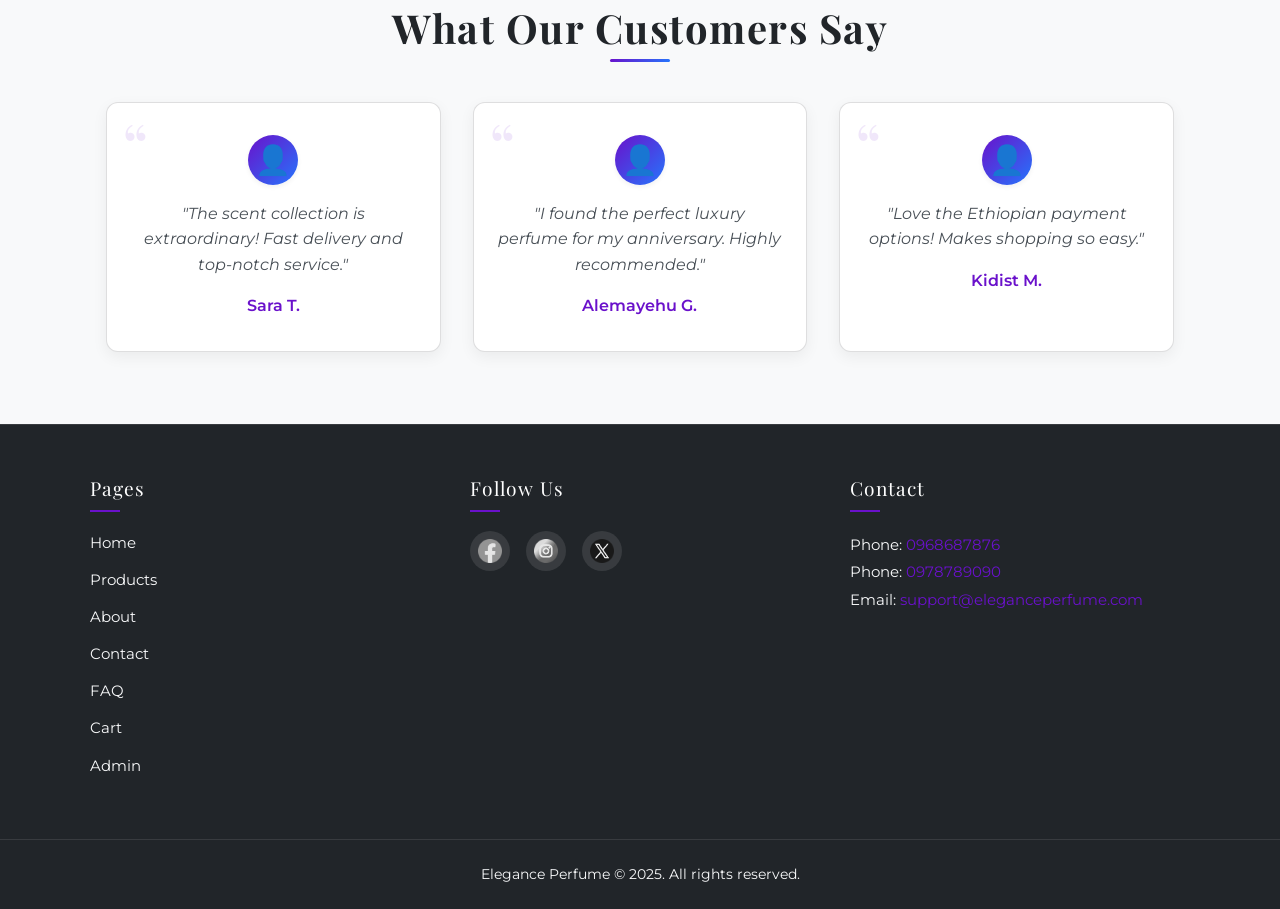
==== commit e9e37b21: "Update index.html" ====
--- a/index.html
+++ b/index.html
@@ -44,30 +44,36 @@
     <div class="container">
         <h2 class="section-title">Shop by Category</h2>
         <div class="categories">
+          <a href="products.html#men-perfumes" class="category-link-wrapper"> <!-- Added wrapper class -->
           <div class="category-card">
-            <a href="products.html#men-perfumes">
-              <div class="category-icon">👔</div> <!-- Icon for Men's Perfumes -->
+              <div class="category-icon">👔</div>
               <h3 class="category-title">Men's Perfumes</h3>
-            </a>
           </div>
+        </a>
+
+        <!-- Women's Perfumes -->
+        <a href="products.html#women-perfumes" class="category-link-wrapper"> <!-- Added wrapper class -->
           <div class="category-card">
-            <a href="products.html#women-perfumes">
-              <div class="category-icon">👗</div> <!-- Icon for Women's Perfumes -->
-              <h3 class="category-title">Women's Perfumes</h3>
-            </a>
+            <div class="category-icon">👗</div>
+            <h3 class="category-title">Women's Perfumes</h3>
           </div>
+        </a>
+
+        <!-- Unisex Perfumes -->
+        <a href="products.html#unisex-perfumes" class="category-link-wrapper"> <!-- Added wrapper class -->
           <div class="category-card">
-            <a href="products.html#unisex-perfumes">
-              <div class="category-icon">🧴</div> <!-- Icon for Unisex Perfumes -->
-              <h3 class="category-title">Unisex Perfumes</h3>
-            </a>
+            <div class="category-icon">🧴</div>
+            <h3 class="category-title">Unisex Perfumes</h3>
           </div>
+        </a>
+
+        <!-- Luxury Perfumes -->
+        <a href="products.html#luxury-perfumes" class="category-link-wrapper"> <!-- Added wrapper class -->
           <div class="category-card">
-            <a href="products.html#luxury-perfumes">
-              <div class="category-icon">💎</div> <!-- Icon for Luxury Perfumes -->
-              <h3 class="category-title">Luxury Perfumes</h3>
-            </a>
+            <div class="category-icon">💎</div>
+            <h3 class="category-title">Luxury Perfumes</h3>
           </div>
+        </a>
         </div>
     </div>
   </section>
@@ -167,4 +173,4 @@
 
 <script src="script.js"></script>
 </body>
-</html>+</html>
--- a/style.css
+++ b/style.css
@@ -218,7 +218,7 @@
 
 /* MOBILE NAV */
 .menu-toggle {
-    display: none;
+    display: none; /* Will be changed in media query */
     flex-direction: column;
     gap: 5px;
     cursor: pointer;
@@ -260,13 +260,6 @@
     opacity: 1; /* Much lighter image */
     z-index: 1;
 }
-.hero::after { /* Optional subtle pattern overlay instead of dark gradient */
-   /* content: ''; */
-   /* position: absolute; top: 0; left: 0; right: 0; bottom: 0; */
-   /* background: url('path/to/subtle-pattern.png') repeat; */
-   /* opacity: 0.05; */
-   /* z-index: 2; */
-}
 .hero-content {
     position: relative;
     z-index: 3;
@@ -279,13 +272,13 @@
     to { opacity: 1; transform: translateY(0); }
 }
 .hero h1 {
-    color: rgb(255, 255, 255); /* Dark heading */
+    color: rgb(245,245,245); /* Dark heading */
     text-shadow: 1px 1px 2px rgb(245,245,245); /* Subtle shadow */
     margin-bottom: 1.5rem;
 }
 .hero p {
     margin-bottom: 2.5rem;
-    color: rgb(255, 255, 255); /* Dark secondary text */
+    color: rgb(245,245,245); /* Dark secondary text */
     font-size: 1.1rem;
     text-shadow: none;
 }
@@ -797,12 +790,10 @@
 .faq-icon { font-size: 1.2rem; margin-left: 1rem; transition: transform 0.3s cubic-bezier(0.25, 0.1, 0.25, 1); color: var(--accent-primary); flex-shrink: 0; }
 .faq-answer { color: var(--text-dark-secondary); font-size: 1rem; margin-top: 1rem; overflow: hidden; max-height: 0; transition: max-height 0.4s ease-out, padding-top 0.4s ease-out, opacity 0.3s ease-out; padding-top: 0; opacity: 0; }
 .faq-item.active .faq-question { color: var(--accent-primary); }
-.faq-item.active .faq-answer { padding-top: 0.5rem; opacity: 1; display: block; } /* Ensure display block */
+.faq-item.active .faq-answer { padding-top: 0.5rem; opacity: 1; display: block; max-height: 1000px; /* Set high max-height, JS will adjust */ } /* Ensure display block & add max-height */
 .faq-item.active .faq-icon { transform: rotate(90deg); }
 
 /* ========== ADMIN PAGE STYLES ========== */
-/* Option: Keep Admin Dark for distinction, or make light */
-
 /* Option A: Keep Admin Header Dark */
 .admin-header {
     background-color: var(--text-dark-primary); /* Dark Header */
@@ -895,24 +886,48 @@
 @media (max-width: 768px) {
     html { font-size: 15px; }
     .navbar { padding: 0.8rem 0; min-height: 60px; }
-    .menu-toggle { display: flex; }
+    .menu-toggle { display: flex; } /* <<< MAKE SURE THIS IS display:flex or display:block */
+
+    /* --- CORRECTED MOBILE NAV LINKS --- */
     .nav-links {
-        position: absolute; top: 100%; right: 0;
+        position: absolute;
+        top: 100%;
+        right: 0;
         background: var(--bg-light-primary); /* Light background for dropdown */
-        flex-direction: column; width: 250px; max-width: 80vw;
+        flex-direction: column;
+        width: 250px;
+        max-width: 80vw;
         box-shadow: -5px 5px 15px var(--shadow-medium); /* Use medium shadow */
         border-radius: 0 0 0 10px;
-        transform: translateX(100%); opacity: 0; pointer-events: none;
-        transition: transform 0.3s ease-out, opacity 0.3s ease-out;
-        padding: 1rem 0; border-top: 1px solid var(--border-color);
+        border-top: 1px solid var(--border-color);
+        padding: 1rem 0;
+        z-index: 999;
+
+        /* Hiding/Showing Logic */
+        transform: translateX(100%); /* Hidden */
+        opacity: 0;
+        visibility: hidden;
+        pointer-events: none;
+        transition: transform 0.3s ease-out,
+                    opacity 0.3s ease-out,
+                    visibility 0s linear 0.3s;
     }
-    .nav-links.open { transform: translateX(0%); opacity: 1; pointer-events: auto; }
+    .nav-links.open {
+        transform: translateX(0%); /* Shown */
+        opacity: 1;
+        visibility: visible;
+        pointer-events: auto;
+        transition: transform 0.3s ease-out,
+                    opacity 0.3s ease-out,
+                    visibility 0s linear 0s;
+    }
+    /* --- END CORRECTED MOBILE NAV LINKS --- */
+
     .nav-links a { padding: 0.8rem 1.5rem; width: 100%; border-radius: 0; text-align: left; color: var(--text-dark-primary); } /* Dark links */
     .nav-links a::before { display: none; }
     .nav-links a:hover, .nav-links a.active { background-color: var(--bg-accent-subtle); color: var(--accent-primary); } /* Light purple hover */
 
     .footer-container { grid-template-columns: 1fr; text-align: center; }
-    /* If using dark footer, styles are okay. If light footer, adjust text/link colors */
     .footer-title::after { left: 50%; transform: translateX(-50%); }
     .footer-socials { justify-content: center; }
 
@@ -1078,4 +1093,3 @@
 .admin-nav {
    /* margin-right: 1rem; */ /* Add some space if needed */
 }
-
